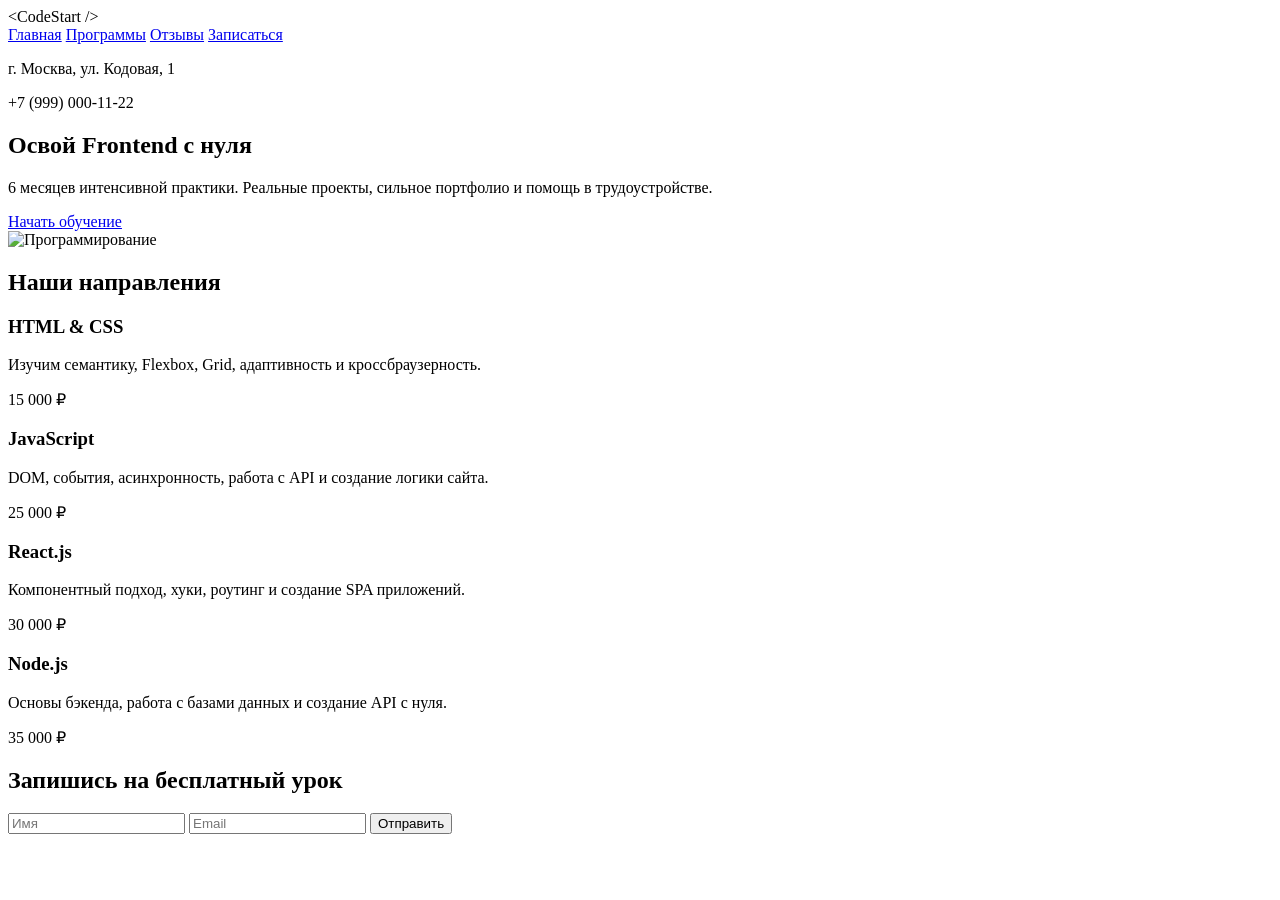
==== index.html @ 01690ed9 "Update and rename it-curs.html to index.html" ====
<!DOCTYPE html>
<html lang="ru">
<head>
    <meta charset="UTF-8">
    <meta name="viewport" content="width=device-width, initial-scale=1.0">
    <title>CodeStart - Обучение</title>
    <link rel="stylesheet" href="style.css">
</head>
<body>
    <div class="layout">
        <!-- БОКОВАЯ ПАНЕЛЬ -->
        <aside class="sidebar">
            <div class="logo">&lt;CodeStart /&gt;</div>
            <nav class="side-nav">
                <a href="#" class="active">Главная</a>
                <a href="#programs">Программы</a>
                <a href="#reviews">Отзывы</a>
                <a href="#contact">Записаться</a>
            </nav>
            <div class="side-footer">
                <p>г. Москва, ул. Кодовая, 1</p>
                <p>+7 (999) 000-11-22</p>
            </div>
        </aside>

        <!-- ОСНОВНОЙ КОНТЕНТ -->
        <main class="content">
            <section class="hero">
                <div class="hero-text">
                    <h1>Освой <span>Frontend</span> с нуля</h1>
                    <p>6 месяцев интенсивной практики. Реальные проекты, сильное портфолио и помощь в трудоустройстве.</p>
                    <a href="#contact" class="btn">Начать обучение</a>
                </div>
                <div class="hero-img">
                    <img src="https://images.unsplash.com/photo-1517694712202-14dd9538aa97?q=80&w=800" alt="Программирование">
                </div>
            </section>

            <section class="programs" id="programs">
                <h2>Наши направления</h2>
                <div class="programs-grid">
                    <div class="prog-card">
                        <h3>HTML & CSS</h3>
                        <p>Изучим семантику, Flexbox, Grid, адаптивность и кроссбраузерность.</p>
                        <span class="price">15 000 ₽</span>
                    </div>
                    <div class="prog-card">
                        <h3>JavaScript</h3>
                        <p>DOM, события, асинхронность, работа с API и создание логики сайта.</p>
                        <span class="price">25 000 ₽</span>
                    </div>
                    <div class="prog-card">
                        <h3>React.js</h3>
                        <p>Компонентный подход, хуки, роутинг и создание SPA приложений.</p>
                        <span class="price">30 000 ₽</span>
                    </div>
                    <div class="prog-card">
                        <h3>Node.js</h3>
                        <p>Основы бэкенда, работа с базами данных и создание API с нуля.</p>
                        <span class="price">35 000 ₽</span>
                    </div>
                </div>
            </section>

            <section class="cta" id="contact">
                <h2>Запишись на бесплатный урок</h2>
                <form class="form">
                    <input type="text" placeholder="Имя">
                    <input type="email" placeholder="Email">
                    <button type="submit">Отправить</button>
                </form>
            </section>
        </main>
    </div>
</body>

</html>
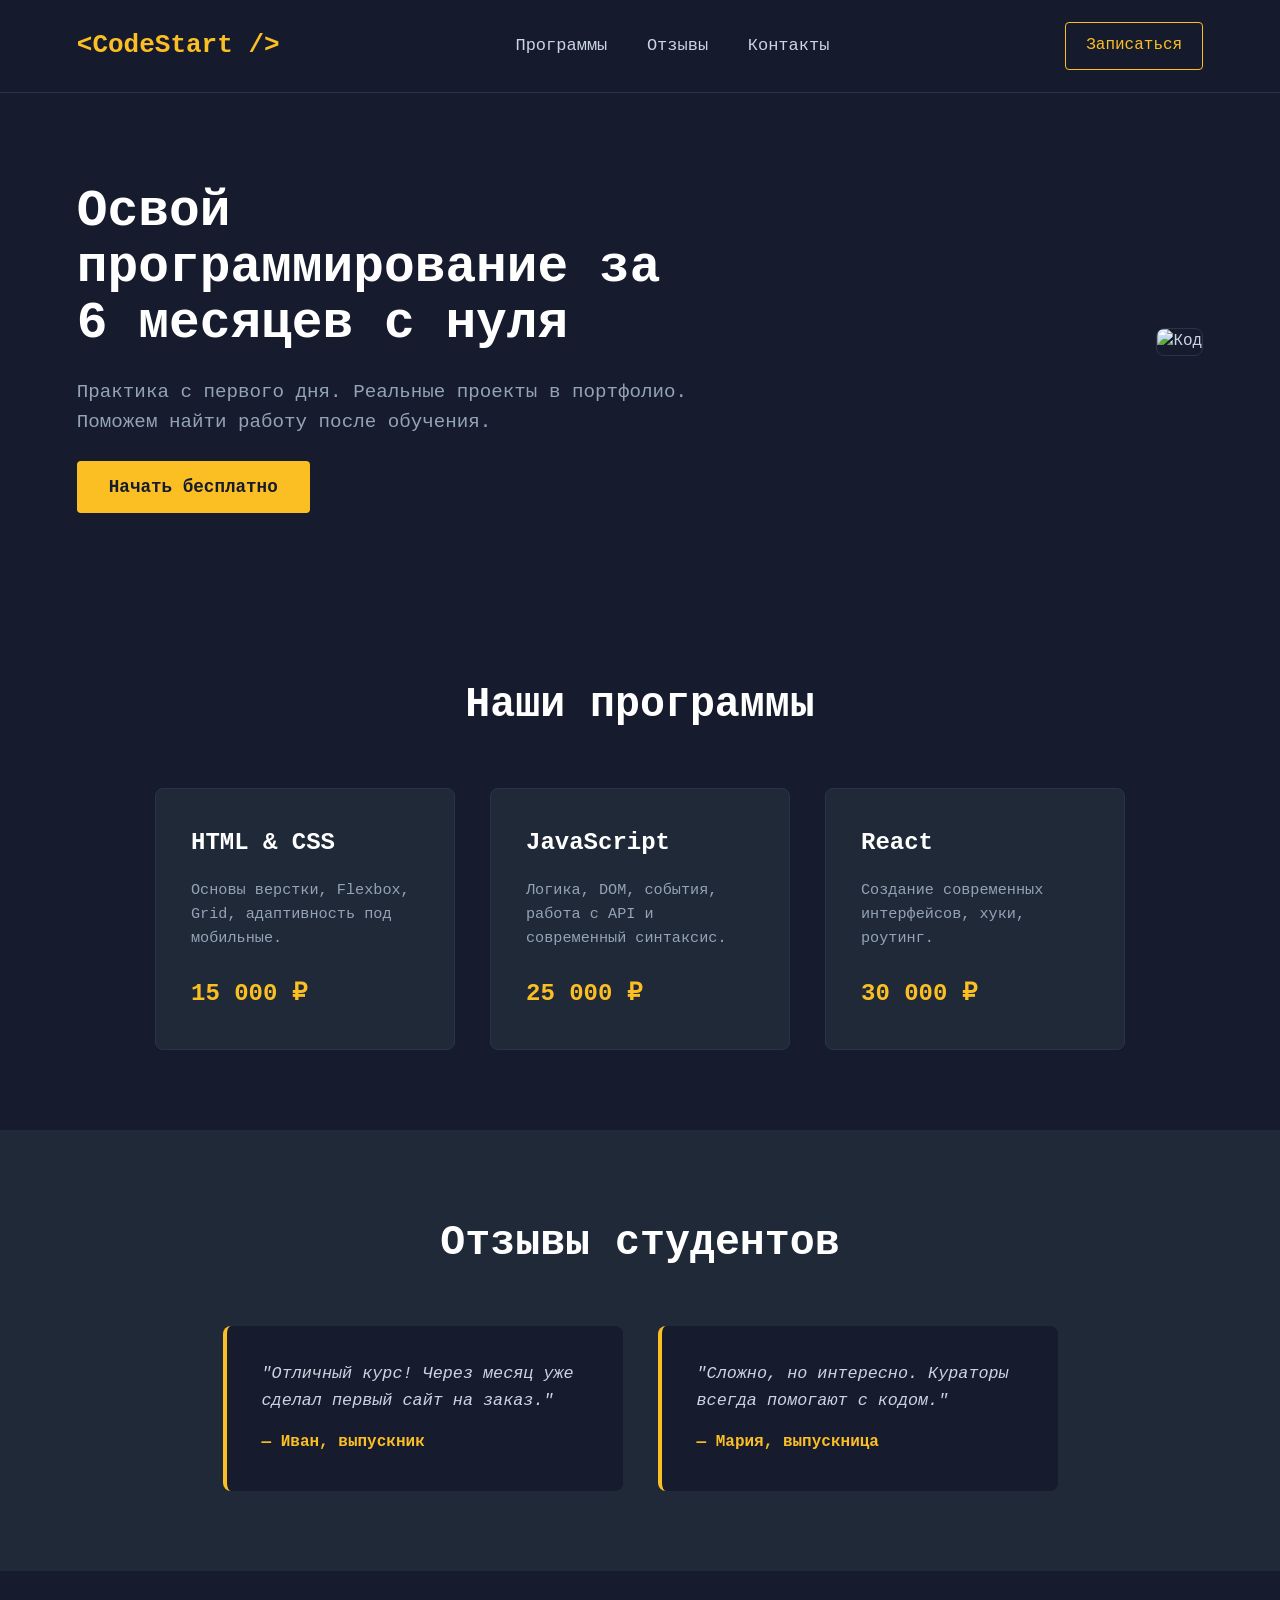
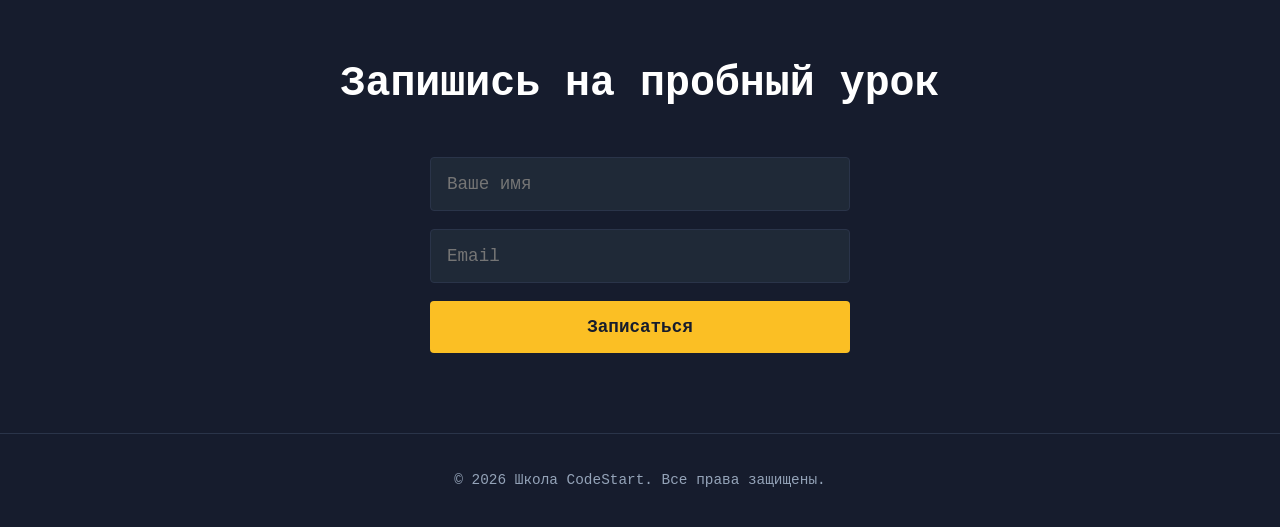
==== commit f18eed9d: "Update index.html" ====
--- a/index.html
+++ b/index.html
@@ -3,75 +3,77 @@
 <head>
     <meta charset="UTF-8">
     <meta name="viewport" content="width=device-width, initial-scale=1.0">
-    <title>CodeStart - Обучение</title>
+    <title>CodeStart - IT Курсы</title>
     <link rel="stylesheet" href="style.css">
 </head>
 <body>
-    <div class="layout">
-        <!-- БОКОВАЯ ПАНЕЛЬ -->
-        <aside class="sidebar">
-            <div class="logo">&lt;CodeStart /&gt;</div>
-            <nav class="side-nav">
-                <a href="#" class="active">Главная</a>
-                <a href="#programs">Программы</a>
-                <a href="#reviews">Отзывы</a>
-                <a href="#contact">Записаться</a>
-            </nav>
-            <div class="side-footer">
-                <p>г. Москва, ул. Кодовая, 1</p>
-                <p>+7 (999) 000-11-22</p>
+    <header class="nav-bar">
+        <div class="brand">&lt;CodeStart /&gt;</div>
+        <nav class="nav-links">
+            <a href="#courses">Программы</a>
+            <a href="#reviews">Отзывы</a>
+            <a href="#contact">Контакты</a>
+        </nav>
+        <a href="#contact" class="btn-nav">Записаться</a>
+    </header>
+
+    <section class="main-hero">
+        <div class="hero-text">
+            <h1>Освой программирование за 6 месяцев с нуля</h1>
+            <p>Практика с первого дня. Реальные проекты в портфолио. Поможем найти работу после обучения.</p>
+            <a href="#contact" class="btn-hero">Начать бесплатно</a>
+        </div>
+        <div class="hero-img">
+            <img src="https://images.unsplash.com/photo-1517694712202-14dd9538aa97?q=80&w=800" alt="Код">
+        </div>
+    </section>
+
+    <section class="programs" id="courses">
+        <h2>Наши программы</h2>
+        <div class="prog-grid">
+            <div class="prog-card">
+                <h3>HTML & CSS</h3>
+                <p>Основы верстки, Flexbox, Grid, адаптивность под мобильные.</p>
+                <span class="price">15 000 ₽</span>
             </div>
-        </aside>
+            <div class="prog-card">
+                <h3>JavaScript</h3>
+                <p>Логика, DOM, события, работа с API и современный синтаксис.</p>
+                <span class="price">25 000 ₽</span>
+            </div>
+            <div class="prog-card">
+                <h3>React</h3>
+                <p>Создание современных интерфейсов, хуки, роутинг.</p>
+                <span class="price">30 000 ₽</span>
+            </div>
+        </div>
+    </section>
 
-        <!-- ОСНОВНОЙ КОНТЕНТ -->
-        <main class="content">
-            <section class="hero">
-                <div class="hero-text">
-                    <h1>Освой <span>Frontend</span> с нуля</h1>
-                    <p>6 месяцев интенсивной практики. Реальные проекты, сильное портфолио и помощь в трудоустройстве.</p>
-                    <a href="#contact" class="btn">Начать обучение</a>
-                </div>
-                <div class="hero-img">
-                    <img src="https://images.unsplash.com/photo-1517694712202-14dd9538aa97?q=80&w=800" alt="Программирование">
-                </div>
-            </section>
+    <section class="feedback" id="reviews">
+        <h2>Отзывы студентов</h2>
+        <div class="rev-grid">
+            <div class="rev-card">
+                <p>"Отличный курс! Через месяц уже сделал первый сайт на заказ."</p>
+                <span>— Иван, выпускник</span>
+            </div>
+            <div class="rev-card">
+                <p>"Сложно, но интересно. Кураторы всегда помогают с кодом."</p>
+                <span>— Мария, выпускница</span>
+            </div>
+        </div>
+    </section>
 
-            <section class="programs" id="programs">
-                <h2>Наши направления</h2>
-                <div class="programs-grid">
-                    <div class="prog-card">
-                        <h3>HTML & CSS</h3>
-                        <p>Изучим семантику, Flexbox, Grid, адаптивность и кроссбраузерность.</p>
-                        <span class="price">15 000 ₽</span>
-                    </div>
-                    <div class="prog-card">
-                        <h3>JavaScript</h3>
-                        <p>DOM, события, асинхронность, работа с API и создание логики сайта.</p>
-                        <span class="price">25 000 ₽</span>
-                    </div>
-                    <div class="prog-card">
-                        <h3>React.js</h3>
-                        <p>Компонентный подход, хуки, роутинг и создание SPA приложений.</p>
-                        <span class="price">30 000 ₽</span>
-                    </div>
-                    <div class="prog-card">
-                        <h3>Node.js</h3>
-                        <p>Основы бэкенда, работа с базами данных и создание API с нуля.</p>
-                        <span class="price">35 000 ₽</span>
-                    </div>
-                </div>
-            </section>
+    <section class="call-action" id="contact">
+        <h2>Запишись на пробный урок</h2>
+        <form class="action-form">
+            <input type="text" placeholder="Ваше имя" required>
+            <input type="email" placeholder="Email" required>
+            <button type="submit" class="btn-action">Записаться</button>
+        </form>
+    </section>
 
-            <section class="cta" id="contact">
-                <h2>Запишись на бесплатный урок</h2>
-                <form class="form">
-                    <input type="text" placeholder="Имя">
-                    <input type="email" placeholder="Email">
-                    <button type="submit">Отправить</button>
-                </form>
-            </section>
-        </main>
-    </div>
+    <footer>
+        <p>© 2026 Школа CodeStart. Все права защищены.</p>
+    </footer>
 </body>
-
 </html>
--- a/style.css
+++ b/style.css
@@ -0,0 +1,233 @@
+* {
+    margin: 0;
+    padding: 0;
+    box-sizing: border-box;
+}
+
+body {
+    background-color: #161c2d;
+    color: #cbd5e1;
+    font-family: 'Courier New', Courier, monospace;
+    line-height: 1.6;
+}
+
+.nav-bar {
+    display: flex;
+    justify-content: space-between;
+    align-items: center;
+    padding: 22px 6%;
+    border-bottom: 1px solid #2a3449;
+    position: sticky;
+    top: 0;
+    background: rgba(22, 28, 45, 0.95);
+    z-index: 10;
+}
+
+.brand {
+    font-size: 26px;
+    font-weight: bold;
+    color: #fbbf24;
+}
+
+.nav-links a {
+    margin: 0 15px;
+    text-decoration: none;
+    color: #cbd5e1;
+    font-size: 17px;
+}
+
+.btn-nav {
+    background: transparent;
+    color: #fbbf24;
+    border: 1px solid #fbbf24;
+    padding: 10px 20px;
+    border-radius: 4px;
+    text-decoration: none;
+    transition: 0.3s;
+}
+
+.btn-nav:hover {
+    background: #fbbf24;
+    color: #161c2d;
+}
+
+.main-hero {
+    display: flex;
+    align-items: center;
+    justify-content: space-between;
+    padding: 90px 6%;
+    gap: 50px;
+}
+
+.hero-text {
+    width: 55%;
+}
+
+.hero-text h1 {
+    font-size: 3.2em;
+    margin-bottom: 25px;
+    color: #fff;
+    line-height: 1.1;
+}
+
+.hero-text p {
+    font-size: 1.2em;
+    margin-bottom: 35px;
+    color: #94a3b8;
+}
+
+.btn-hero {
+    background: #fbbf24;
+    color: #161c2d;
+    padding: 16px 32px;
+    border-radius: 4px;
+    text-decoration: none;
+    font-size: 1.1em;
+    font-weight: bold;
+}
+
+.hero-img img {
+    width: 100%;
+    max-width: 450px;
+    border-radius: 8px;
+    border: 1px solid #2a3449;
+}
+
+.programs {
+    padding: 80px 6%;
+    text-align: center;
+}
+
+.programs h2 {
+    font-size: 2.6em;
+    color: #fff;
+    margin-bottom: 50px;
+}
+
+.prog-grid {
+    display: flex;
+    justify-content: center;
+    gap: 35px;
+    flex-wrap: wrap;
+}
+
+.prog-card {
+    background: #1f2937;
+    padding: 35px;
+    border-radius: 8px;
+    border: 1px solid #2a3449;
+    text-align: left;
+    width: 300px;
+}
+
+.prog-card h3 {
+    font-size: 1.5em;
+    margin-bottom: 15px;
+    color: #fff;
+}
+
+.prog-card p {
+    color: #94a3b8;
+    margin-bottom: 25px;
+    font-size: 0.95em;
+}
+
+.price {
+    font-size: 1.5em;
+    font-weight: bold;
+    color: #fbbf24;
+}
+
+.feedback {
+    padding: 80px 6%;
+    background: #1f2937;
+    text-align: center;
+}
+
+.feedback h2 {
+    font-size: 2.6em;
+    color: #fff;
+    margin-bottom: 50px;
+}
+
+.rev-grid {
+    display: flex;
+    justify-content: center;
+    gap: 35px;
+    flex-wrap: wrap;
+}
+
+.rev-card {
+    background: #161c2d;
+    padding: 35px;
+    border-radius: 8px;
+    width: 400px;
+    text-align: left;
+    border-left: 4px solid #fbbf24;
+}
+
+.rev-card p {
+    font-size: 1.05em;
+    font-style: italic;
+    margin-bottom: 15px;
+    color: #cbd5e1;
+}
+
+.rev-card span {
+    color: #fbbf24;
+    font-weight: bold;
+}
+
+.call-action {
+    padding: 80px 6%;
+    text-align: center;
+}
+
+.call-action h2 {
+    color: #fff;
+    font-size: 2.6em;
+    margin-bottom: 40px;
+}
+
+.action-form {
+    display: flex;
+    flex-direction: column;
+    max-width: 420px;
+    margin: 0 auto;
+    gap: 18px;
+}
+
+.action-form input {
+    padding: 16px;
+    border-radius: 4px;
+    border: 1px solid #2a3449;
+    background: #1f2937;
+    color: #fff;
+    font-size: 1.1em;
+    font-family: 'Courier New', Courier, monospace;
+}
+
+.btn-action {
+    padding: 16px;
+    background: #fbbf24;
+    color: #161c2d;
+    border: none;
+    border-radius: 4px;
+    font-size: 1.1em;
+    font-weight: bold;
+    cursor: pointer;
+    font-family: 'Courier New', Courier, monospace;
+}
+
+.btn-action:hover {
+    background: #f59e0b;
+}
+
+footer {
+    background: #161c2d;
+    border-top: 1px solid #2a3449;
+    color: #94a3b8;
+    text-align: center;
+    padding: 35px;
+    font-size: 0.9em;
+}
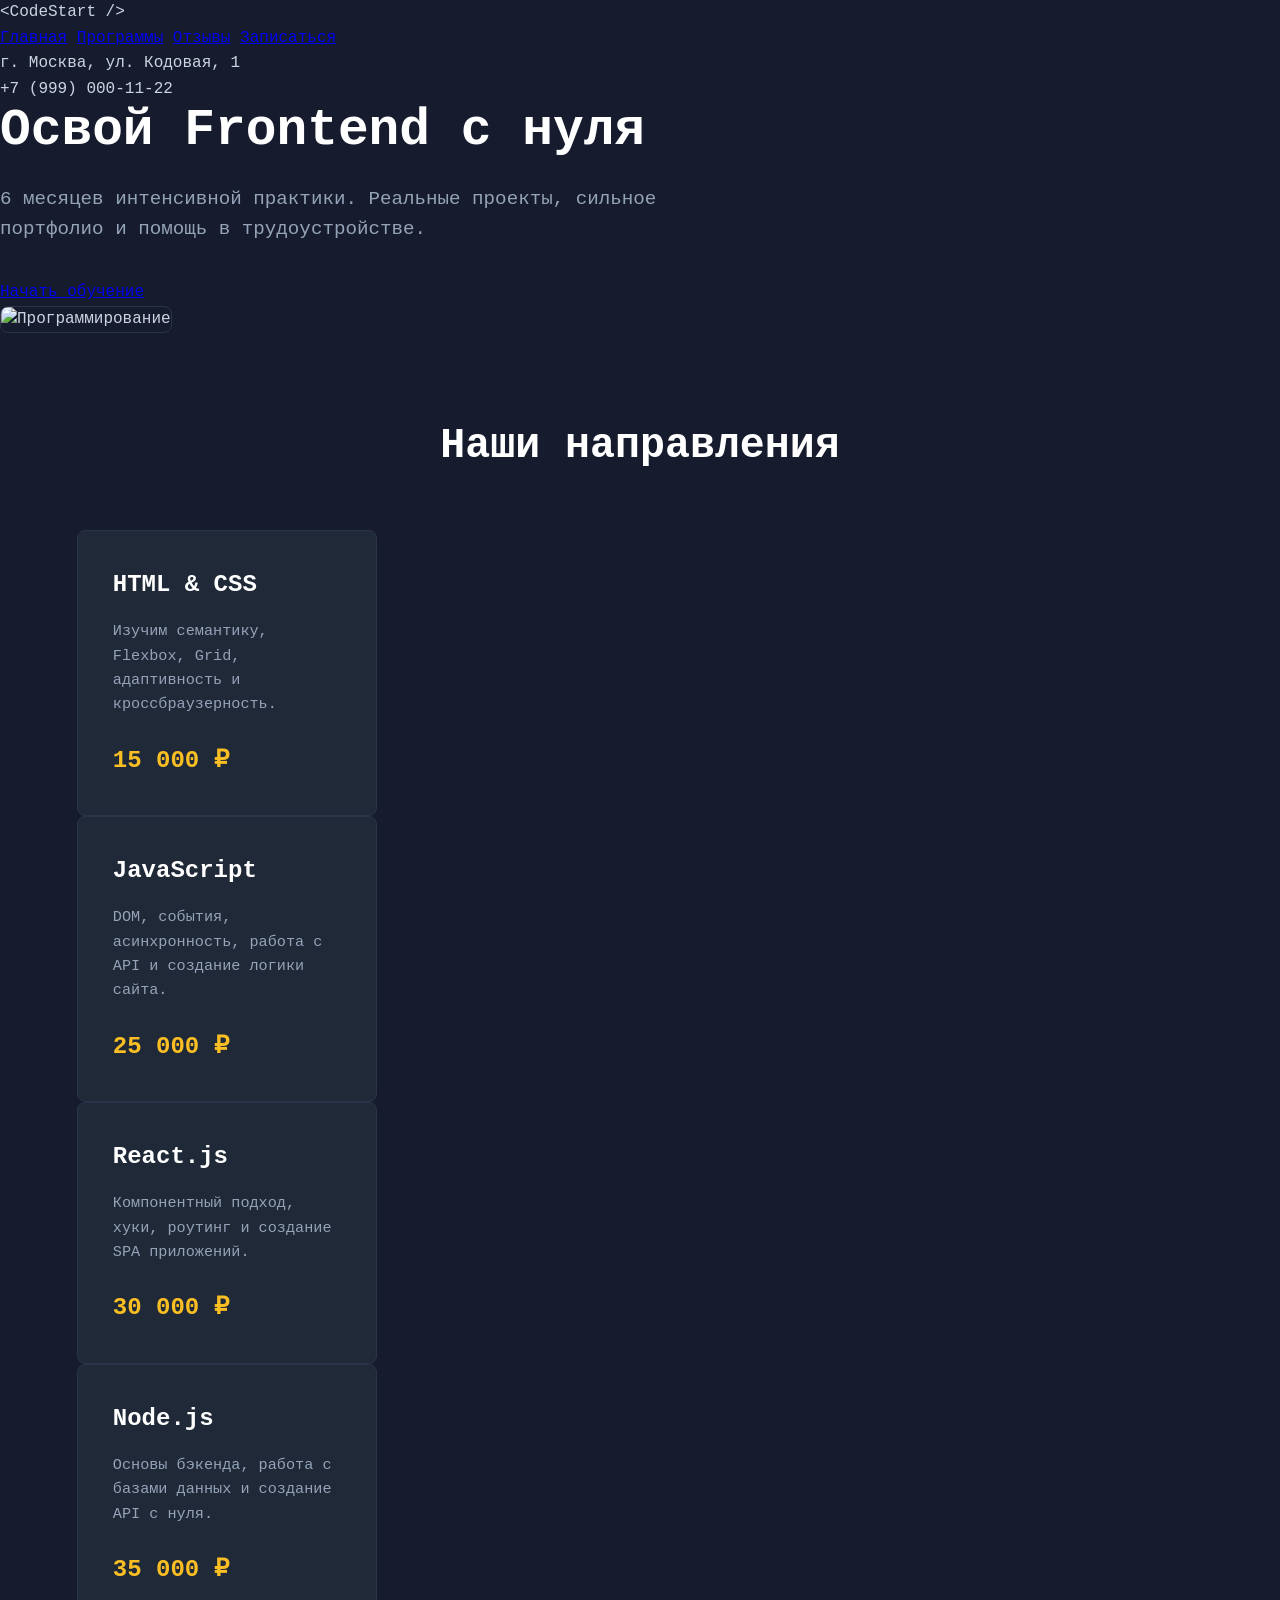
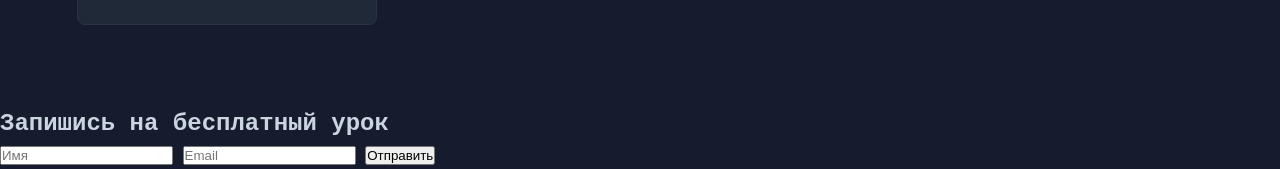
==== commit 2d83d9ef: "Update index.html" ====
--- a/index.html
+++ b/index.html
@@ -3,77 +3,73 @@
 <head>
     <meta charset="UTF-8">
     <meta name="viewport" content="width=device-width, initial-scale=1.0">
-    <title>CodeStart - IT Курсы</title>
+    <title>CodeStart - Обучение</title>
     <link rel="stylesheet" href="style.css">
 </head>
 <body>
-    <header class="nav-bar">
-        <div class="brand">&lt;CodeStart /&gt;</div>
-        <nav class="nav-links">
-            <a href="#courses">Программы</a>
-            <a href="#reviews">Отзывы</a>
-            <a href="#contact">Контакты</a>
-        </nav>
-        <a href="#contact" class="btn-nav">Записаться</a>
-    </header>
+    <div class="layout">
+        
+        <aside class="sidebar">
+            <div class="logo">&lt;CodeStart /&gt;</div>
+            <nav class="side-nav">
+                <a href="#" class="active">Главная</a>
+                <a href="#programs">Программы</a>
+                <a href="#reviews">Отзывы</a>
+                <a href="#contact">Записаться</a>
+            </nav>
+            <div class="side-footer">
+                <p>г. Москва, ул. Кодовая, 1</p>
+                <p>+7 (999) 000-11-22</p>
+            </div>
+        </aside>
 
-    <section class="main-hero">
-        <div class="hero-text">
-            <h1>Освой программирование за 6 месяцев с нуля</h1>
-            <p>Практика с первого дня. Реальные проекты в портфолио. Поможем найти работу после обучения.</p>
-            <a href="#contact" class="btn-hero">Начать бесплатно</a>
-        </div>
-        <div class="hero-img">
-            <img src="https://images.unsplash.com/photo-1517694712202-14dd9538aa97?q=80&w=800" alt="Код">
-        </div>
-    </section>
+        <main class="content">
+            <section class="hero">
+                <div class="hero-text">
+                    <h1>Освой <span>Frontend</span> с нуля</h1>
+                    <p>6 месяцев интенсивной практики. Реальные проекты, сильное портфолио и помощь в трудоустройстве.</p>
+                    <a href="#contact" class="btn">Начать обучение</a>
+                </div>
+                <div class="hero-img">
+                    <img src="https://images.unsplash.com/photo-1517694712202-14dd9538aa97?q=80&w=800" alt="Программирование">
+                </div>
+            </section>
 
-    <section class="programs" id="courses">
-        <h2>Наши программы</h2>
-        <div class="prog-grid">
-            <div class="prog-card">
-                <h3>HTML & CSS</h3>
-                <p>Основы верстки, Flexbox, Grid, адаптивность под мобильные.</p>
-                <span class="price">15 000 ₽</span>
-            </div>
-            <div class="prog-card">
-                <h3>JavaScript</h3>
-                <p>Логика, DOM, события, работа с API и современный синтаксис.</p>
-                <span class="price">25 000 ₽</span>
-            </div>
-            <div class="prog-card">
-                <h3>React</h3>
-                <p>Создание современных интерфейсов, хуки, роутинг.</p>
-                <span class="price">30 000 ₽</span>
-            </div>
-        </div>
-    </section>
+            <section class="programs" id="programs">
+                <h2>Наши направления</h2>
+                <div class="programs-grid">
+                    <div class="prog-card">
+                        <h3>HTML & CSS</h3>
+                        <p>Изучим семантику, Flexbox, Grid, адаптивность и кроссбраузерность.</p>
+                        <span class="price">15 000 ₽</span>
+                    </div>
+                    <div class="prog-card">
+                        <h3>JavaScript</h3>
+                        <p>DOM, события, асинхронность, работа с API и создание логики сайта.</p>
+                        <span class="price">25 000 ₽</span>
+                    </div>
+                    <div class="prog-card">
+                        <h3>React.js</h3>
+                        <p>Компонентный подход, хуки, роутинг и создание SPA приложений.</p>
+                        <span class="price">30 000 ₽</span>
+                    </div>
+                    <div class="prog-card">
+                        <h3>Node.js</h3>
+                        <p>Основы бэкенда, работа с базами данных и создание API с нуля.</p>
+                        <span class="price">35 000 ₽</span>
+                    </div>
+                </div>
+            </section>
 
-    <section class="feedback" id="reviews">
-        <h2>Отзывы студентов</h2>
-        <div class="rev-grid">
-            <div class="rev-card">
-                <p>"Отличный курс! Через месяц уже сделал первый сайт на заказ."</p>
-                <span>— Иван, выпускник</span>
-            </div>
-            <div class="rev-card">
-                <p>"Сложно, но интересно. Кураторы всегда помогают с кодом."</p>
-                <span>— Мария, выпускница</span>
-            </div>
-        </div>
-    </section>
-
-    <section class="call-action" id="contact">
-        <h2>Запишись на пробный урок</h2>
-        <form class="action-form">
-            <input type="text" placeholder="Ваше имя" required>
-            <input type="email" placeholder="Email" required>
-            <button type="submit" class="btn-action">Записаться</button>
-        </form>
-    </section>
-
-    <footer>
-        <p>© 2026 Школа CodeStart. Все права защищены.</p>
-    </footer>
+            <section class="cta" id="contact">
+                <h2>Запишись на бесплатный урок</h2>
+                <form class="form">
+                    <input type="text" placeholder="Имя">
+                    <input type="email" placeholder="Email">
+                    <button type="submit">Отправить</button>
+                </form>
+            </section>
+        </main>
+    </div>
 </body>
 </html>
--- a/style.css
+++ b/style.css
@@ -231,3 +231,20 @@
     padding: 35px;
     font-size: 0.9em;
 }
+
+@media (max-width: 768px) {
+    .nav-bar {
+        flex-direction: column;
+        gap: 15px;
+    }
+    .main-hero {
+        flex-direction: column;
+        text-align: center;
+    }
+    .hero-text {
+        width: 100%;
+    }
+    .action-form {
+        width: 100%;
+    }
+}
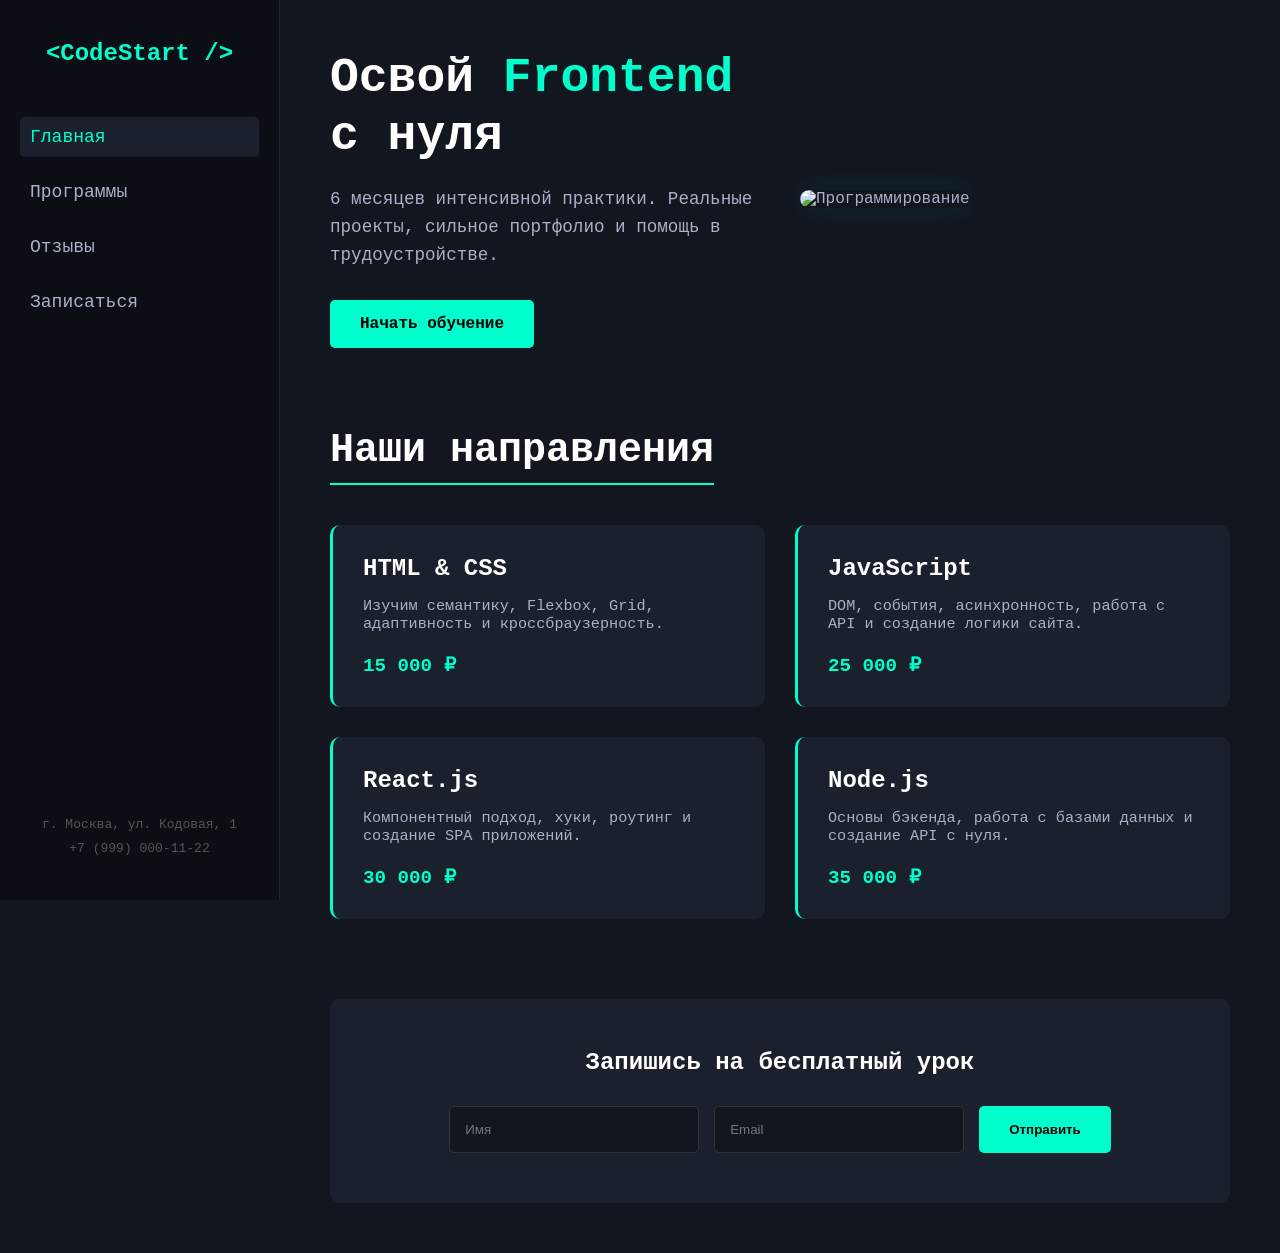
==== commit ede156fe: "Update index.html" ====
--- a/index.html
+++ b/index.html
@@ -31,7 +31,7 @@
                     <a href="#contact" class="btn">Начать обучение</a>
                 </div>
                 <div class="hero-img">
-                    <img src="https://images.unsplash.com/photo-1517694712202-14dd9538aa97?q=80&w=800" alt="Программирование">
+                    <img src="https://avatars.mds.yandex.net/i?id=1ceb7d1733edb5bd85a38e2efa5bc41f0eadc6c3-5904987-images-thumbs&n=13" alt="Программирование">
                 </div>
             </section>
 
@@ -73,3 +73,4 @@
     </div>
 </body>
 </html>
+
--- a/style.css
+++ b/style.css
@@ -5,246 +5,191 @@
 }
 
 body {
-    background-color: #161c2d;
-    color: #cbd5e1;
-    font-family: 'Courier New', Courier, monospace;
+    font-family: 'Courier New', monospace;
+    background-color: #12161f;
+    color: #a9b1c6;
+}
+
+.layout {
+    display: flex;
+    min-height: 100vh;
+}
+
+.sidebar {
+    width: 280px;
+    background-color: #0b0e14;
+    padding: 40px 20px;
+    display: flex;
+    flex-direction: column;
+    position: fixed;
+    height: 100vh;
+    border-right: 1px solid #1f2430;
+}
+
+.logo {
+    color: #00ffcc;
+    font-size: 24px;
+    font-weight: bold;
+    margin-bottom: 50px;
+    text-align: center;
+}
+
+.side-nav {
+    display: flex;
+    flex-direction: column;
+    gap: 15px;
+}
+
+.side-nav a {
+    color: #a9b1c6;
+    text-decoration: none;
+    font-size: 18px;
+    padding: 10px;
+    border-radius: 5px;
+    transition: 0.2s;
+}
+
+.side-nav a:hover, 
+.side-nav a.active {
+    background-color: #1a202c;
+    color: #00ffcc;
+}
+
+.side-footer {
+    margin-top: auto;
+    font-size: 13px;
+    color: #555;
+    text-align: center;
+    line-height: 1.8;
+}
+
+.content {
+    margin-left: 280px;
+    flex: 1;
+    padding: 50px;
+}
+
+.hero {
+    display: flex;
+    align-items: center;
+    gap: 40px;
+    margin-bottom: 80px;
+}
+
+.hero-text {
+    flex: 1;
+}
+
+.hero-text h1 {
+    font-size: 3em;
+    color: #fff;
+    margin-bottom: 20px;
+    line-height: 1.2;
+}
+
+.hero-text h1 span {
+    color: #00ffcc;
+}
+
+.hero-text p {
+    font-size: 1.1em;
+    margin-bottom: 30px;
     line-height: 1.6;
 }
 
-.nav-bar {
-    display: flex;
-    justify-content: space-between;
-    align-items: center;
-    padding: 22px 6%;
-    border-bottom: 1px solid #2a3449;
-    position: sticky;
-    top: 0;
-    background: rgba(22, 28, 45, 0.95);
-    z-index: 10;
+.btn {
+    display: inline-block;
+    background: #00ffcc;
+    color: #000;
+    padding: 15px 30px;
+    text-decoration: none;
+    font-weight: bold;
+    border-radius: 5px;
 }
 
-.brand {
-    font-size: 26px;
-    font-weight: bold;
-    color: #fbbf24;
-}
-
-.nav-links a {
-    margin: 0 15px;
-    text-decoration: none;
-    color: #cbd5e1;
-    font-size: 17px;
-}
-
-.btn-nav {
-    background: transparent;
-    color: #fbbf24;
-    border: 1px solid #fbbf24;
-    padding: 10px 20px;
-    border-radius: 4px;
-    text-decoration: none;
-    transition: 0.3s;
-}
-
-.btn-nav:hover {
-    background: #fbbf24;
-    color: #161c2d;
-}
-
-.main-hero {
-    display: flex;
-    align-items: center;
-    justify-content: space-between;
-    padding: 90px 6%;
-    gap: 50px;
-}
-
-.hero-text {
-    width: 55%;
-}
-
-.hero-text h1 {
-    font-size: 3.2em;
-    margin-bottom: 25px;
-    color: #fff;
-    line-height: 1.1;
-}
-
-.hero-text p {
-    font-size: 1.2em;
-    margin-bottom: 35px;
-    color: #94a3b8;
-}
-
-.btn-hero {
-    background: #fbbf24;
-    color: #161c2d;
-    padding: 16px 32px;
-    border-radius: 4px;
-    text-decoration: none;
-    font-size: 1.1em;
-    font-weight: bold;
+.hero-img {
+    flex: 1;
 }
 
 .hero-img img {
     width: 100%;
-    max-width: 450px;
-    border-radius: 8px;
-    border: 1px solid #2a3449;
+    border-radius: 10px;
+    box-shadow: 0 0 30px rgba(0, 255, 204, 0.1);
 }
 
-.programs {
-    padding: 80px 6%;
+.programs h2 {
+    font-size: 2.5em;
+    color: #fff;
+    margin-bottom: 40px;
+    border-bottom: 2px solid #00ffcc;
+    display: inline-block;
+    padding-bottom: 10px;
+}
+
+.programs-grid {
+    display: grid;
+    grid-template-columns: repeat(2, 1fr);
+    gap: 30px;
+}
+
+.prog-card {
+    background: #1a202c;
+    padding: 30px;
+    border-radius: 10px;
+    border-left: 3px solid #00ffcc;
+}
+
+.prog-card h3 {
+    color: #fff;
+    font-size: 1.5em;
+    margin-bottom: 15px;
+}
+
+.prog-card p {
+    font-size: 0.95em;
+    margin-bottom: 20px;
+}
+
+.price {
+    color: #00ffcc;
+    font-weight: bold;
+    font-size: 1.2em;
+}
+
+.cta {
+    margin-top: 80px;
+    background: #1a202c;
+    padding: 50px;
+    border-radius: 10px;
     text-align: center;
 }
 
-.programs h2 {
-    font-size: 2.6em;
+.cta h2 {
     color: #fff;
-    margin-bottom: 50px;
+    margin-bottom: 30px;
 }
 
-.prog-grid {
+.form {
     display: flex;
     justify-content: center;
-    gap: 35px;
-    flex-wrap: wrap;
+    gap: 15px;
 }
 
-.prog-card {
-    background: #1f2937;
-    padding: 35px;
-    border-radius: 8px;
-    border: 1px solid #2a3449;
-    text-align: left;
-    width: 300px;
+.form input {
+    padding: 15px;
+    background: #12161f;
+    border: 1px solid #333;
+    color: #fff;
+    border-radius: 5px;
+    width: 250px;
 }
 
-.prog-card h3 {
-    font-size: 1.5em;
-    margin-bottom: 15px;
-    color: #fff;
-}
-
-.prog-card p {
-    color: #94a3b8;
-    margin-bottom: 25px;
-    font-size: 0.95em;
-}
-
-.price {
-    font-size: 1.5em;
-    font-weight: bold;
-    color: #fbbf24;
-}
-
-.feedback {
-    padding: 80px 6%;
-    background: #1f2937;
-    text-align: center;
-}
-
-.feedback h2 {
-    font-size: 2.6em;
-    color: #fff;
-    margin-bottom: 50px;
-}
-
-.rev-grid {
-    display: flex;
-    justify-content: center;
-    gap: 35px;
-    flex-wrap: wrap;
-}
-
-.rev-card {
-    background: #161c2d;
-    padding: 35px;
-    border-radius: 8px;
-    width: 400px;
-    text-align: left;
-    border-left: 4px solid #fbbf24;
-}
-
-.rev-card p {
-    font-size: 1.05em;
-    font-style: italic;
-    margin-bottom: 15px;
-    color: #cbd5e1;
-}
-
-.rev-card span {
-    color: #fbbf24;
-    font-weight: bold;
-}
-
-.call-action {
-    padding: 80px 6%;
-    text-align: center;
-}
-
-.call-action h2 {
-    color: #fff;
-    font-size: 2.6em;
-    margin-bottom: 40px;
-}
-
-.action-form {
-    display: flex;
-    flex-direction: column;
-    max-width: 420px;
-    margin: 0 auto;
-    gap: 18px;
-}
-
-.action-form input {
-    padding: 16px;
-    border-radius: 4px;
-    border: 1px solid #2a3449;
-    background: #1f2937;
-    color: #fff;
-    font-size: 1.1em;
-    font-family: 'Courier New', Courier, monospace;
-}
-
-.btn-action {
-    padding: 16px;
-    background: #fbbf24;
-    color: #161c2d;
+.form button {
+    padding: 15px 30px;
+    background: #00ffcc;
+    color: #000;
     border: none;
-    border-radius: 4px;
-    font-size: 1.1em;
     font-weight: bold;
     cursor: pointer;
-    font-family: 'Courier New', Courier, monospace;
+    border-radius: 5px;
 }
-
-.btn-action:hover {
-    background: #f59e0b;
-}
-
-footer {
-    background: #161c2d;
-    border-top: 1px solid #2a3449;
-    color: #94a3b8;
-    text-align: center;
-    padding: 35px;
-    font-size: 0.9em;
-}
-
-@media (max-width: 768px) {
-    .nav-bar {
-        flex-direction: column;
-        gap: 15px;
-    }
-    .main-hero {
-        flex-direction: column;
-        text-align: center;
-    }
-    .hero-text {
-        width: 100%;
-    }
-    .action-form {
-        width: 100%;
-    }
-}
